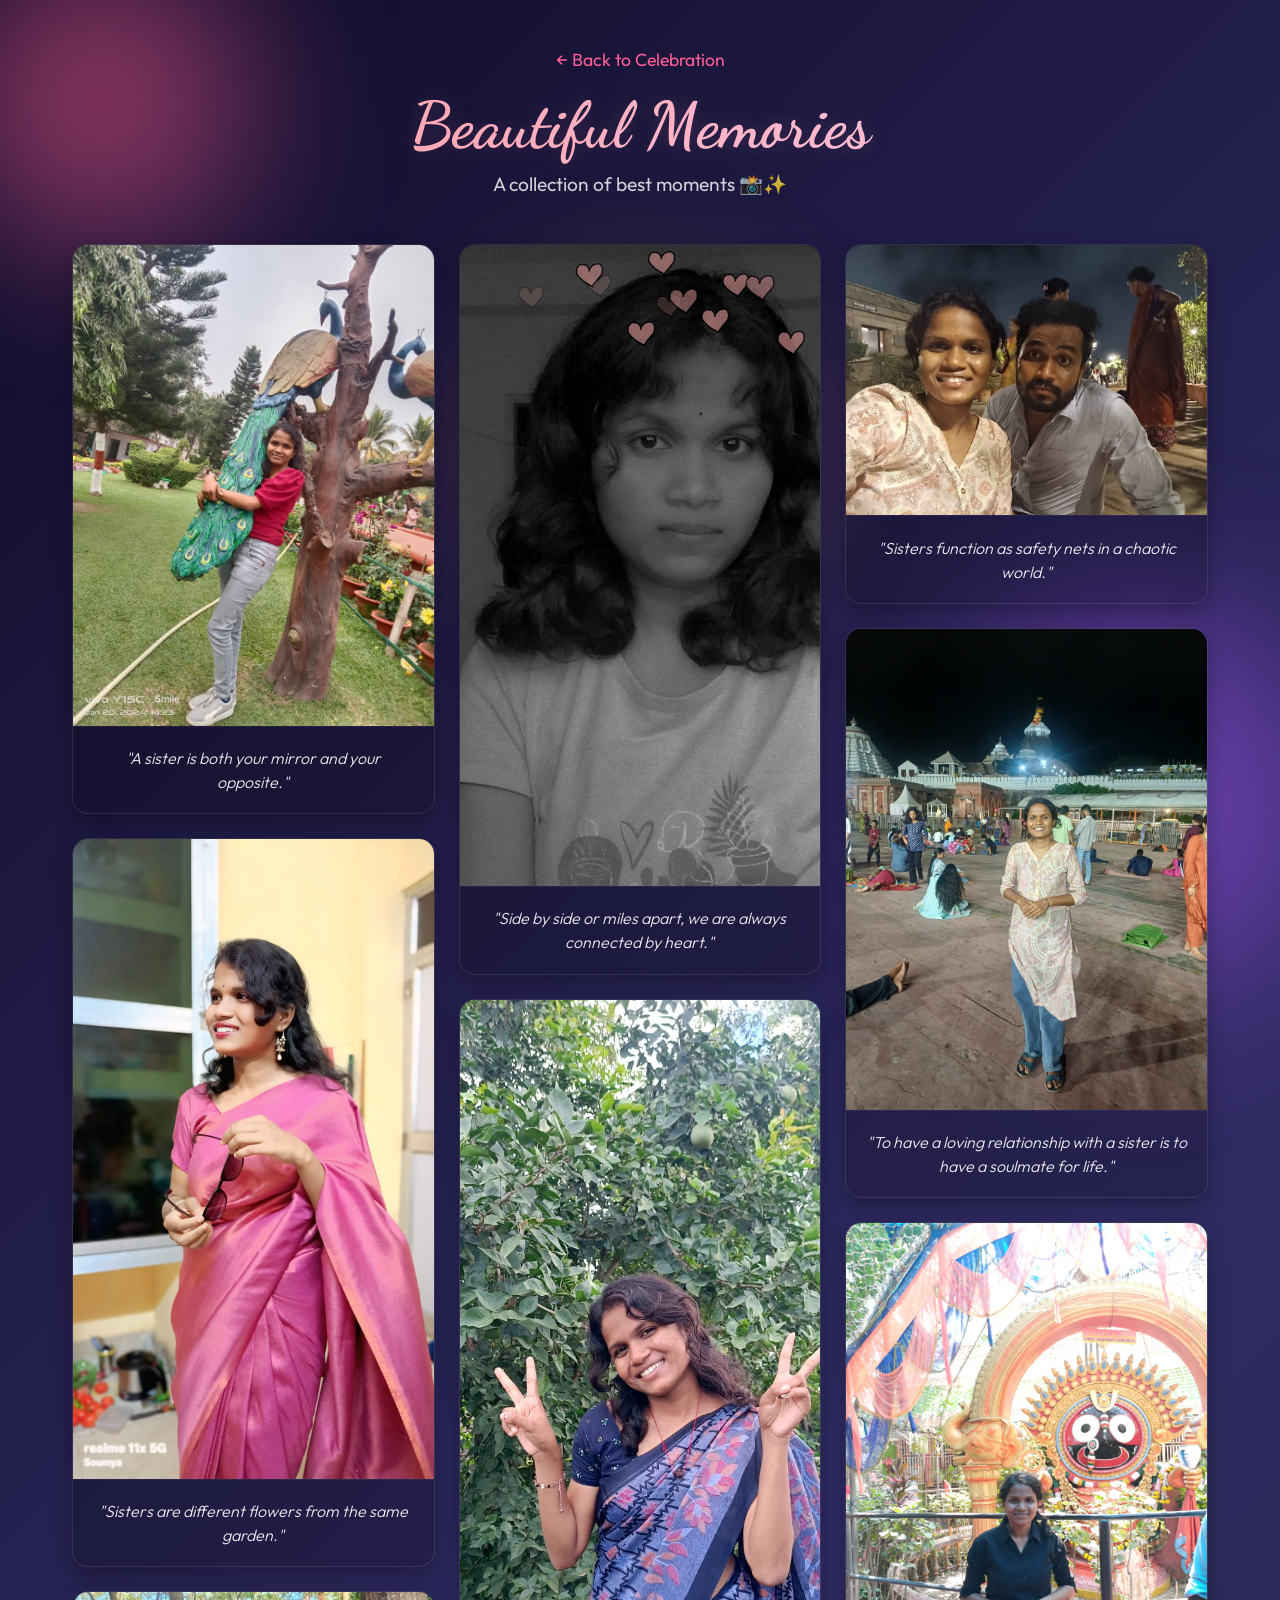
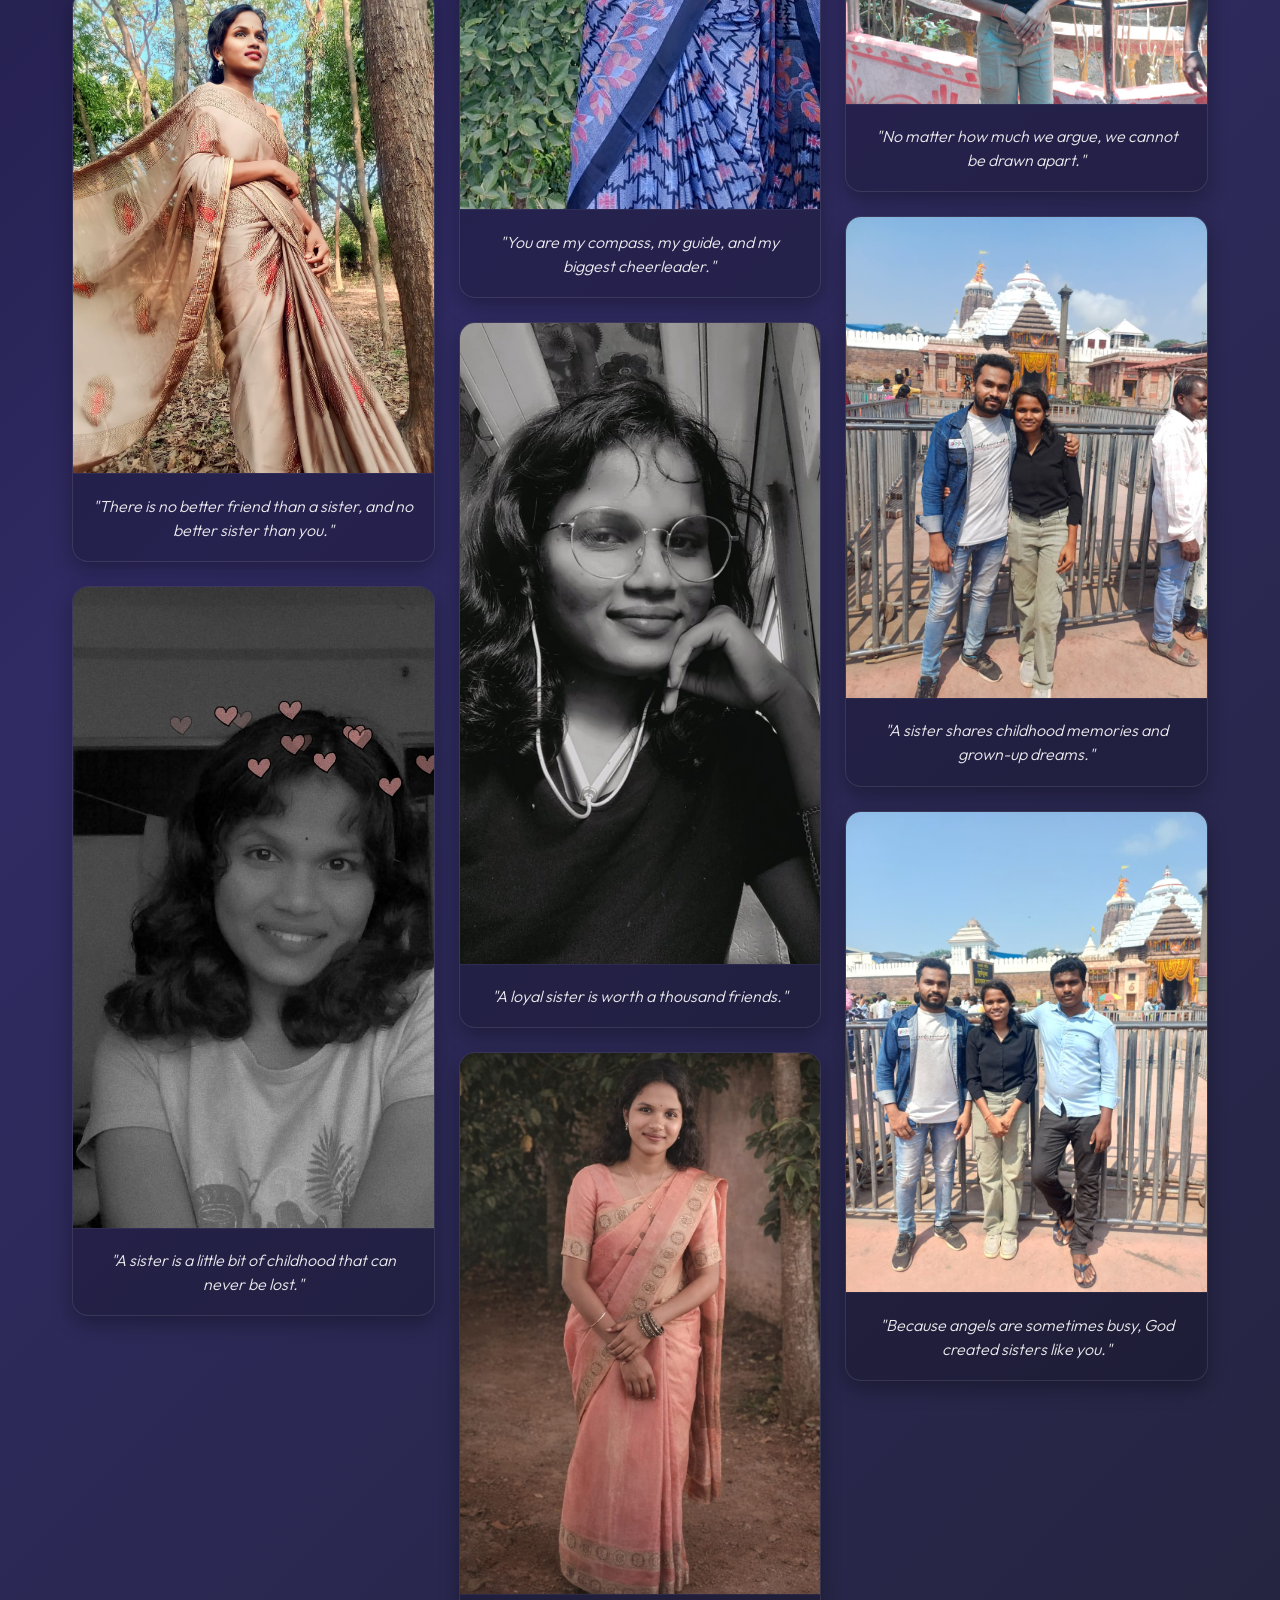
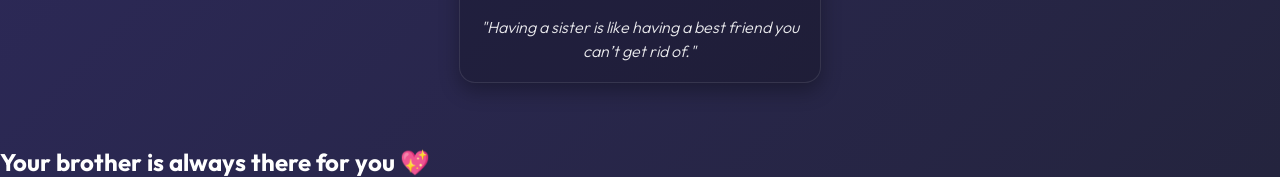
==== album.html @ 9db8bf71 "Initial commit - birthday project" ====
<!DOCTYPE html>
<html lang="en">

<head>
    <meta charset="UTF-8">
    <meta name="viewport" content="width=device-width, initial-scale=1.0">
    <title>Beautiful Memories - Happy Birthday</title>
    <link rel="stylesheet" href="album.css">
    <link rel="preconnect" href="https://fonts.googleapis.com">
    <link rel="preconnect" href="https://fonts.gstatic.com" crossorigin>
    <link
        href="https://fonts.googleapis.com/css2?family=Dancing+Script:wght@700&family=Outfit:wght@300;400;500;700&display=swap"
        rel="stylesheet">
</head>

<body>
    <div class="background-effects">
        <div class="orb orb-1"></div>
        <div class="orb orb-2"></div>
        <div class="orb orb-3"></div>
    </div>

    <header class="album-header">
        <a href="index.html" class="back-link">← Back to Celebration</a>
        <h1 class="album-title">Beautiful Memories</h1>
        <p class="album-subtitle">A collection of best moments 📸✨</p>
    </header>

    <main class="gallery-container">
        <div class="masonry" id="gallery-grid">
            <!-- Images will be injected here -->
        </div>
    </main>

    <footer class="album-footer">
        <h2 class="brother-message">Your brother is always there for you 💖</h2>
    </footer>

    <!-- Lightbox -->
    <div id="lightbox" class="lightbox">
        <span class="close-lightbox" id="close-lightbox">&times;</span>
        <div class="lightbox-container">
            <img class="lightbox-content" id="lightbox-img">
            <p id="lightbox-caption" class="lightbox-caption"></p>
            <div class="back-btn-mobile" id="back-lightbox">← Back to Album</div>
        </div>
    </div>

    <script src="album.js"></script>
</body>

</html>
---- album.css ----
:root {
    --primary: #ff5e94;
    --secondary: #a056f3;
    --tertiary: #ff8a5c;
    --bg-color: #0f0c29;
    --text-main: #ffffff;
    --glass-bg: rgba(255, 255, 255, 0.05);
    --glass-border: rgba(255, 255, 255, 0.1);
}

* {
    margin: 0;
    padding: 0;
    box-sizing: border-box;
}

body {
    font-family: 'Outfit', sans-serif;
    background: var(--bg-color);
    background: linear-gradient(135deg, #0f0c29, #302b63, #24243e);
    color: var(--text-main);
    min-height: 100vh;
    overflow-x: hidden;
}

.background-effects {
    position: fixed;
    width: 100%;
    height: 100%;
    z-index: -1;
}

.orb {
    position: absolute;
    border-radius: 50%;
    filter: blur(80px);
    opacity: 0.5;
    animation: float 10s infinite ease-in-out alternate;
}

.orb-1 { width: 300px; height: 300px; background: var(--primary); top: -50px; left: -50px; animation-delay: 0s; }
.orb-2 { width: 400px; height: 400px; background: var(--secondary); bottom: -100px; right: -50px; animation-delay: -2s; }
.orb-3 { width: 250px; height: 250px; background: var(--tertiary); top: 50%; left: 50%; transform: translate(-50%, -50%); animation-delay: -5s; }

@keyframes float {
    0% { transform: translate(0, 0) scale(1); }
    100% { transform: translate(30px, 50px) scale(1.1); }
}

.album-header {
    text-align: center;
    padding: 3rem 1rem 1rem;
}

.back-link {
    display: inline-block;
    color: var(--primary);
    text-decoration: none;
    font-size: 1.1rem;
    margin-bottom: 1rem;
    transition: color 0.3s;
}

.back-link:hover {
    color: var(--text-main);
}

.album-title {
    font-family: 'Dancing Script', cursive;
    font-size: 4rem;
    background: linear-gradient(to right, #ff9a9e, #fecfef, #ff9a9e);
    background-size: 200% auto;
    -webkit-background-clip: text;
    -webkit-text-fill-color: transparent;
    text-shadow: 0 0 20px rgba(255, 154, 158, 0.2);
    margin-bottom: 0.5rem;
    animation: shineText 3s linear infinite;
}

@keyframes shineText {
    to { background-position: 200% center; }
}

.album-subtitle {
    font-size: 1.2rem;
    color: rgba(255, 255, 255, 0.8);
    margin-bottom: 2rem;
}

.gallery-container {
    padding: 0 2rem 4rem;
    max-width: 1200px;
    margin: 0 auto;
}

.masonry {
    display: column;
    column-count: 3;
    column-gap: 1.5rem;
}

.masonry-item {
    break-inside: avoid;
    margin-bottom: 1.5rem;
    border-radius: 16px;
    overflow: hidden;
    box-shadow: 0 8px 20px rgba(0,0,0,0.3);
    border: 1px solid var(--glass-border);
    transition: transform 0.4s ease, box-shadow 0.4s ease;
    background: rgba(0, 0, 0, 0.2);
    opacity: 0;
    transform: translateY(30px);
}

.masonry-item.animate {
    animation: fadeInUp 0.8s ease forwards;
}

@keyframes fadeInUp {
    from { opacity: 0; transform: translateY(30px); }
    to { opacity: 1; transform: translateY(0); }
}

.img-wrapper {
    position: relative;
    overflow: hidden;
    cursor: pointer;
}

.img-wrapper img {
    width: 100%;
    display: block;
    transition: transform 0.5s ease;
}

.masonry-item:hover {
    transform: translateY(-12px) scale(1.03) rotate(1deg);
    box-shadow: 0 20px 40px rgba(255, 94, 148, 0.4), 0 0 20px rgba(160, 86, 243, 0.3);
    border-color: rgba(255, 94, 148, 0.5);
    z-index: 10;
}

.masonry-item:hover .img-wrapper img {
    transform: scale(1.15);
    transition: transform 6s linear;
    filter: brightness(1.1);
}

.masonry-item:hover .masonry-caption {
    color: var(--primary);
    text-shadow: 0 0 10px rgba(255, 94, 148, 0.3);
}

.masonry-overlay {
    position: absolute;
    bottom: 0;
    left: 0;
    right: 0;
    padding: 2rem 1rem 1rem;
    background: linear-gradient(to top, rgba(0,0,0,0.8), transparent);
    color: white;
    opacity: 0;
    transition: opacity 0.3s;
    pointer-events: none;
}

.img-wrapper:hover .masonry-overlay {
    opacity: 1;
}

.masonry-caption {
    padding: 1.2rem;
    color: rgba(255, 255, 255, 0.9);
    font-size: 1rem;
    line-height: 1.5;
    text-align: center;
    font-style: italic;
    font-weight: 300;
    border-top: 1px solid rgba(255, 255, 255, 0.05);
    transition: all 0.3s ease;
}

/* Lightbox Styles */
.lightbox {
    display: none;
    position: fixed;
    z-index: 1000;
    left: 0;
    top: 0;
    width: 100%;
    height: 100%;
    background-color: rgba(0, 0, 0, 0.9);
    backdrop-filter: blur(10px);
    justify-content: center;
    align-items: center;
    opacity: 0;
    transition: opacity 0.3s ease;
}

.lightbox.active {
    display: flex;
    animation: lightboxOverlayFade 0.4s ease forwards;
}

@keyframes lightboxOverlayFade {
    from { opacity: 0; }
    to { opacity: 1; }
}

/* Beautiful Image Fade effect specifically for Desktop */
@media (min-width: 601px) {
    .lightbox.active .lightbox-content {
        opacity: 0;
        animation: desktopImageFade 0.6s cubic-bezier(0.175, 0.885, 0.32, 1.275) forwards 0.1s;
    }
}

@keyframes desktopImageFade {
    from { opacity: 0; transform: scale(0.9) translateY(20px); }
    to { opacity: 1; transform: scale(1) translateY(0); }
}

.lightbox-container {
    display: flex;
    flex-direction: column;
    align-items: center;
    justify-content: center;
    gap: 1.5rem;
    max-width: 90%;
    max-height: 90%;
    position: relative;
    z-index: 1001;
}

.lightbox-content {
    max-width: 100%;
    max-height: 65vh; /* Gives room for text and button */
    border-radius: 12px;
    box-shadow: 0 0 50px rgba(0,0,0,0.5);
    border: 2px solid var(--glass-border);
    object-fit: contain;
}

.lightbox-caption {
    color: white;
    font-size: 1.2rem;
    text-align: center;
    font-style: italic;
    text-shadow: 0 4px 10px rgba(0,0,0,0.8);
    opacity: 0;
    line-height: 1.5;
    padding: 0 10px;
}

.lightbox-caption.animate-caption {
    animation: fadeInUp 0.8s ease forwards 0.4s;
}

.close-lightbox {
    position: absolute;
    top: 20px;
    right: 40px;
    color: white;
    font-size: 40px;
    font-weight: bold;
    cursor: pointer;
    transition: color 0.3s;
    z-index: 1002;
}

.close-lightbox:hover {
    color: var(--primary);
}

/* Responsive */
@media (max-width: 900px) {
    .masonry { column-count: 2; }
    .album-title { font-size: 3rem; }
}

/* Base style for back button to hide on desktop */
.back-btn-mobile { display: none; }

/* New Mobile Specific Animations */
.lightbox-img-animate {
    animation: lightboxPop 0.6s cubic-bezier(0.175, 0.885, 0.32, 1.275) forwards;
}

@keyframes lightboxPop {
    0% { transform: scale(0.5) rotate(-5deg); opacity: 0; filter: blur(10px); }
    100% { transform: scale(1) rotate(0deg); opacity: 1; filter: blur(0px); }
}

@keyframes zoomIn {
    from { opacity: 0; transform: scale(0.6); }
    to { opacity: 1; transform: scale(1); }
}

@keyframes slideInLeft {
    from { opacity: 0; transform: translateX(-50px) rotate(-5deg); }
    to { opacity: 1; transform: translateX(0) rotate(0); }
}

@keyframes slideInRight {
    from { opacity: 0; transform: translateX(50px) rotate(5deg); }
    to { opacity: 1; transform: translateX(0) rotate(0); }
}

@media (max-width: 600px) {
    .masonry { column-count: 2; column-gap: 1rem; }
    .gallery-container { padding: 0 1rem 2rem; }
    .album-header { padding: 2rem 1rem 1rem; }
    .album-title { font-size: 2.5rem; }
    .album-subtitle { font-size: 1rem; }
    .masonry-caption { font-size: 0.8rem; padding: 0.8rem; }
    
    .close-lightbox { display: none; }
    
    .back-btn-mobile {
        display: flex;
        align-items: center;
        justify-content: center;
        position: relative;
        color: white;
        font-weight: bold;
        font-size: 1.1rem;
        z-index: 1001;
        background: linear-gradient(45deg, var(--primary), var(--secondary));
        padding: 14px 28px;
        border-radius: 30px;
        cursor: pointer;
        box-shadow: 0 4px 15px rgba(255, 94, 148, 0.6);
        animation: fadeInUp 0.5s ease backwards 0.3s;
        margin-top: 0.5rem;
    }
}
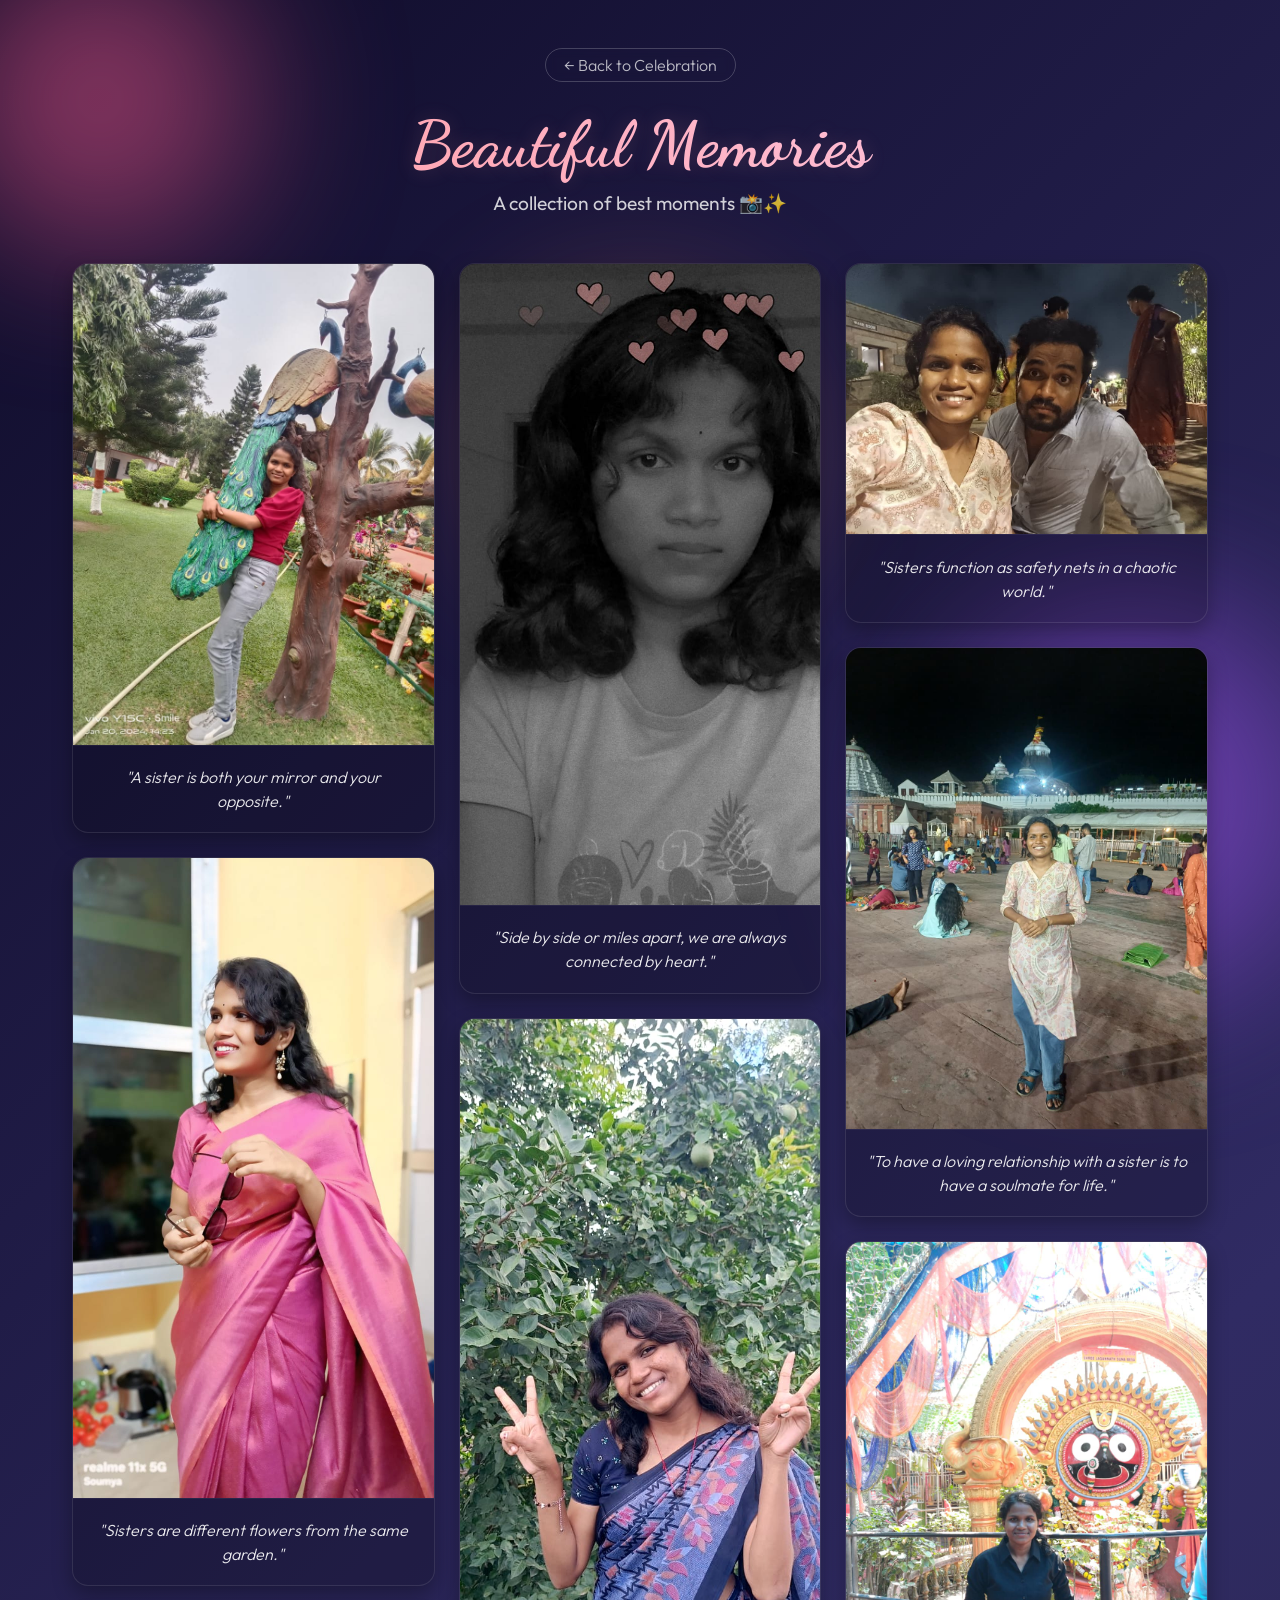
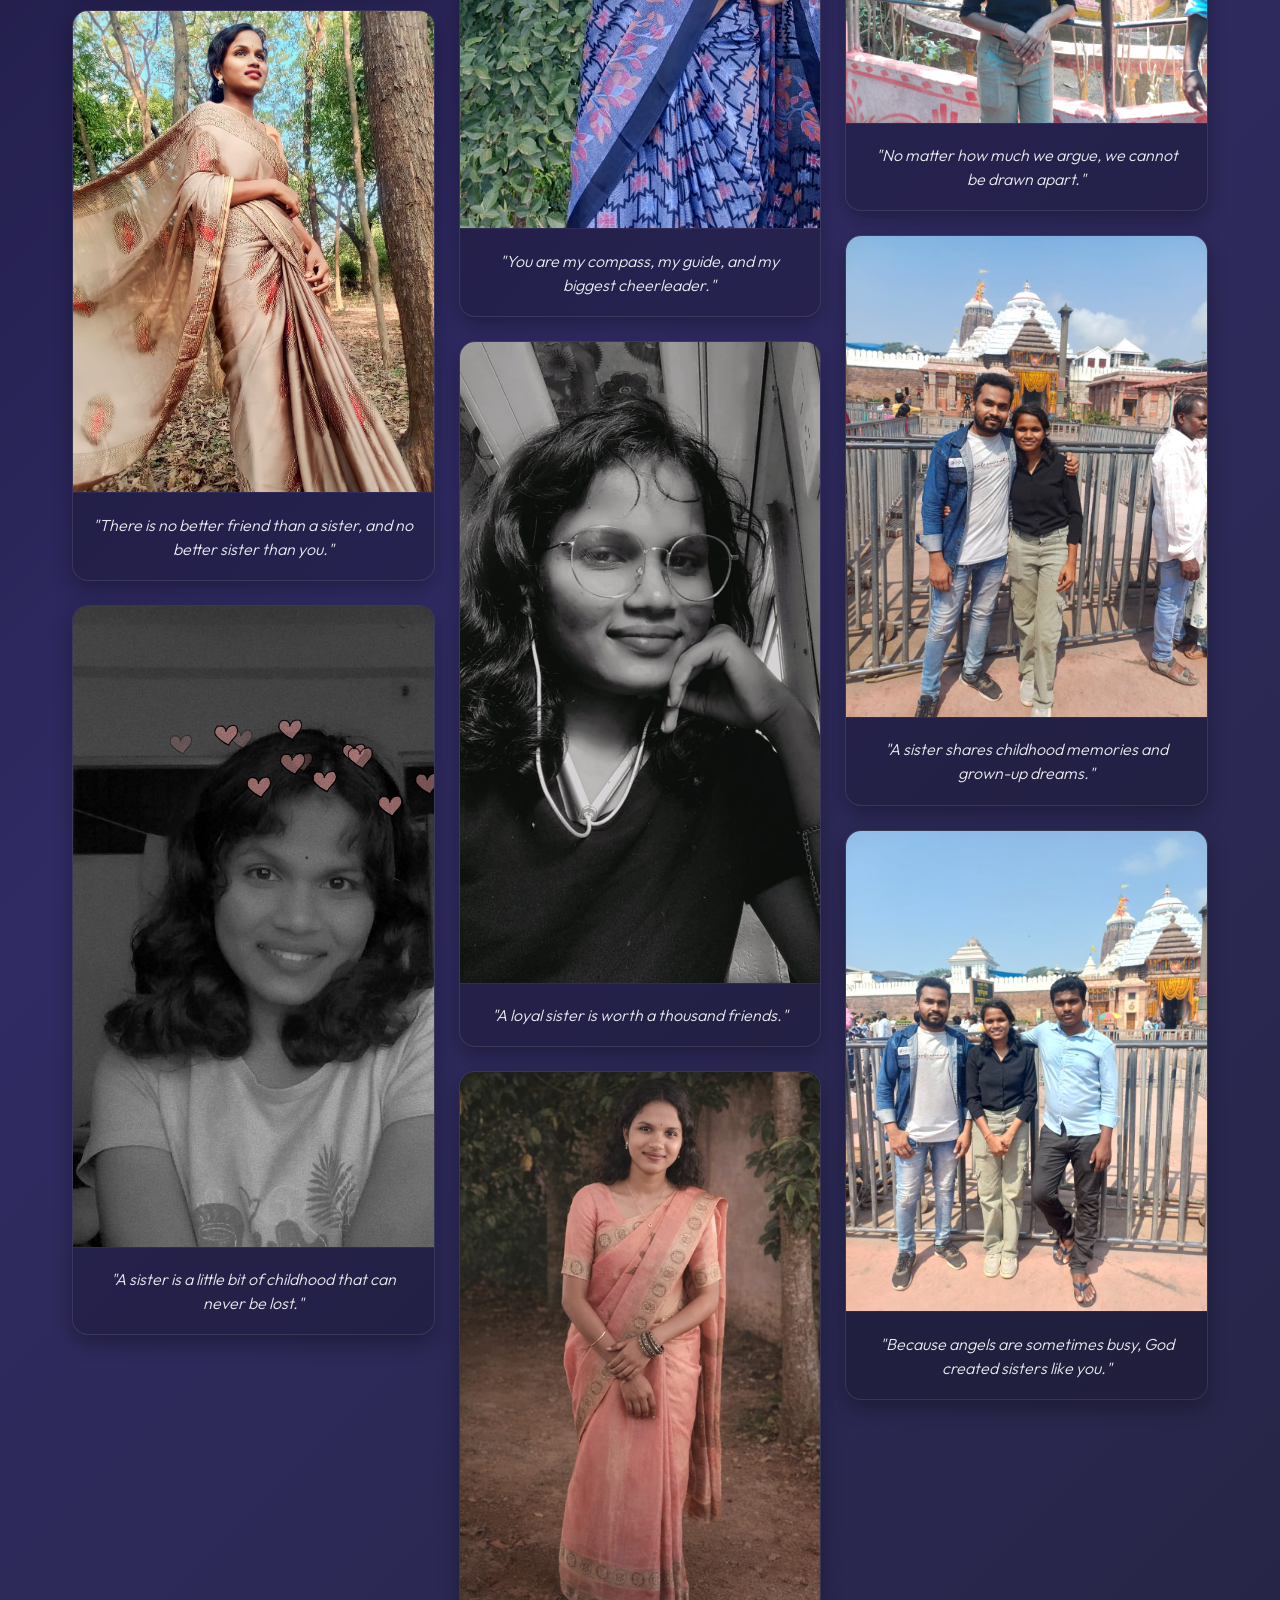
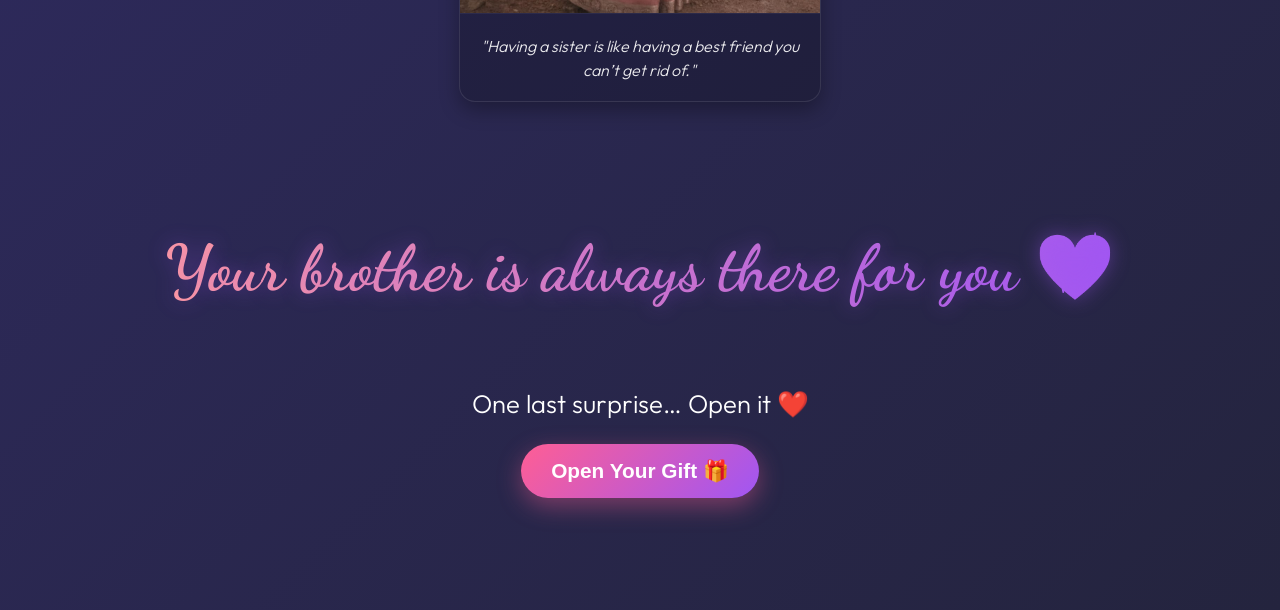
==== commit 82db7542: "Updated birthday surprise - added animations and content + treat added" ====
--- a/album.html
+++ b/album.html
@@ -34,7 +34,50 @@
 
     <footer class="album-footer">
         <h2 class="brother-message">Your brother is always there for you 💖</h2>
+
+        <div class="final-surprise-section">
+            <p id="initial-surprise-text" class="final-text">One last surprise… Open it ❤️</p>
+            <button id="open-gift-btn" class="gift-btn" style="margin-bottom: 2rem;">Open Your Gift 🎁</button>
+
+            <div id="unlock-section" class="unlock-section"
+                style="display: none; flex-direction: column; align-items: center; width: 100%;">
+                <p class="final-text">One last surprise… but you need to unlock it ❤️</p>
+                <p class="hint-text">Hint: What I call you + your special date 😉</p>
+
+                <div class="input-container">
+                    <input type="password" id="unlock-code" class="secret-input" placeholder="exampleddmmyyyy">
+                    <button id="unlock-btn" class="gift-btn">Unlock 🎁</button>
+                </div>
+
+                <p id="error-msg" class="error-msg">Try again 😊</p>
+            </div>
+
+            <div id="gift-reveal" class="gift-reveal">
+                <p class="gift-title">Finally 😄❤️</p>
+                <p>A small treat for you from Zomato ☕🍰</p>
+
+                <div class="gift-code-box">
+                    <h3 style="font-size: 1.3rem; color: #E23744; text-align: center; margin-bottom: 1rem; border-bottom: 1px solid rgba(255,255,255,0.1); padding-bottom: 0.5rem; letter-spacing: 1px;">ZOMATO VOUCHER 🍽️</h3>
+                    <p><b>Code:</b>7000-6220-7662-5996</p>
+                    <p><b>PIN:</b> Click below 😏</p>
+                    <button id="reveal-pin-btn" class="reveal-btn">🔐 Reveal PIN</button>
+                    <div id="hidden-pin" class="hidden-pin"></div>
+                </div>
+
+                <p class="help-text">Need help claiming it on Zomato? Just text or call me… I’ll help 😊</p>
+                <p class="gift-footer-msg">It’s small… but it’s from me ❤️</p>
+            </div>
+        </div>
     </footer>
+
+    <!-- Custom Premium Alert Modal -->
+    <div id="custom-alert-overlay" class="custom-alert-overlay">
+        <div class="custom-alert-box">
+            <h2>Surprise 🎉</h2>
+            <p>You got it!</p>
+            <button id="custom-alert-btn" class="gift-btn" style="margin-top: 1.5rem;">Open my gift ❤️</button>
+        </div>
+    </div>
 
     <!-- Lightbox -->
     <div id="lightbox" class="lightbox">
--- a/album.css
+++ b/album.css
@@ -38,13 +38,42 @@
     animation: float 10s infinite ease-in-out alternate;
 }
 
-.orb-1 { width: 300px; height: 300px; background: var(--primary); top: -50px; left: -50px; animation-delay: 0s; }
-.orb-2 { width: 400px; height: 400px; background: var(--secondary); bottom: -100px; right: -50px; animation-delay: -2s; }
-.orb-3 { width: 250px; height: 250px; background: var(--tertiary); top: 50%; left: 50%; transform: translate(-50%, -50%); animation-delay: -5s; }
+.orb-1 {
+    width: 300px;
+    height: 300px;
+    background: var(--primary);
+    top: -50px;
+    left: -50px;
+    animation-delay: 0s;
+}
+
+.orb-2 {
+    width: 400px;
+    height: 400px;
+    background: var(--secondary);
+    bottom: -100px;
+    right: -50px;
+    animation-delay: -2s;
+}
+
+.orb-3 {
+    width: 250px;
+    height: 250px;
+    background: var(--tertiary);
+    top: 50%;
+    left: 50%;
+    transform: translate(-50%, -50%);
+    animation-delay: -5s;
+}
 
 @keyframes float {
-    0% { transform: translate(0, 0) scale(1); }
-    100% { transform: translate(30px, 50px) scale(1.1); }
+    0% {
+        transform: translate(0, 0) scale(1);
+    }
+
+    100% {
+        transform: translate(30px, 50px) scale(1.1);
+    }
 }
 
 .album-header {
@@ -53,16 +82,28 @@
 }
 
 .back-link {
-    display: inline-block;
-    color: var(--primary);
+    display: inline-flex;
+    align-items: center;
+    justify-content: center;
+    position: relative;
+    color: rgba(255, 255, 255, 0.7);
+    font-weight: 300;
+    font-size: 1rem;
+    background: transparent;
+    padding: 6px 18px;
+    border-radius: 30px;
     text-decoration: none;
-    font-size: 1.1rem;
-    margin-bottom: 1rem;
-    transition: color 0.3s;
+    border: 1px solid rgba(255, 255, 255, 0.2);
+    backdrop-filter: blur(5px);
+    transition: all 0.3s ease;
+    margin-bottom: 1.5rem;
 }
 
 .back-link:hover {
-    color: var(--text-main);
+    color: white;
+    border-color: rgba(255, 255, 255, 0.5);
+    background: rgba(255, 255, 255, 0.05);
+    transform: translateY(-2px);
 }
 
 .album-title {
@@ -78,7 +119,9 @@
 }
 
 @keyframes shineText {
-    to { background-position: 200% center; }
+    to {
+        background-position: 200% center;
+    }
 }
 
 .album-subtitle {
@@ -104,7 +147,7 @@
     margin-bottom: 1.5rem;
     border-radius: 16px;
     overflow: hidden;
-    box-shadow: 0 8px 20px rgba(0,0,0,0.3);
+    box-shadow: 0 8px 20px rgba(0, 0, 0, 0.3);
     border: 1px solid var(--glass-border);
     transition: transform 0.4s ease, box-shadow 0.4s ease;
     background: rgba(0, 0, 0, 0.2);
@@ -117,8 +160,15 @@
 }
 
 @keyframes fadeInUp {
-    from { opacity: 0; transform: translateY(30px); }
-    to { opacity: 1; transform: translateY(0); }
+    from {
+        opacity: 0;
+        transform: translateY(30px);
+    }
+
+    to {
+        opacity: 1;
+        transform: translateY(0);
+    }
 }
 
 .img-wrapper {
@@ -157,7 +207,7 @@
     left: 0;
     right: 0;
     padding: 2rem 1rem 1rem;
-    background: linear-gradient(to top, rgba(0,0,0,0.8), transparent);
+    background: linear-gradient(to top, rgba(0, 0, 0, 0.8), transparent);
     color: white;
     opacity: 0;
     transition: opacity 0.3s;
@@ -178,6 +228,291 @@
     font-weight: 300;
     border-top: 1px solid rgba(255, 255, 255, 0.05);
     transition: all 0.3s ease;
+}
+
+.album-footer {
+    text-align: center;
+    padding: 3rem 1rem 5rem;
+    position: relative;
+    z-index: 10;
+}
+
+.brother-message {
+    font-family: 'Dancing Script', cursive;
+    font-size: 4rem;
+    background: linear-gradient(to right, #ff9a9e, #a056f3, #ff9a9e);
+    background-size: 200% auto;
+    -webkit-background-clip: text;
+    -webkit-text-fill-color: transparent;
+    text-shadow: 0 0 20px rgba(160, 86, 243, 0.4);
+    animation: shineText 3s linear infinite, gentleFloat 4s ease-in-out infinite;
+    display: inline-block;
+    padding: 1rem;
+}
+
+@keyframes gentleFloat {
+
+    0%,
+    100% {
+        transform: translateY(0) scale(1);
+    }
+
+    50% {
+        transform: translateY(-10px) scale(1.05);
+    }
+}
+
+.final-surprise-section {
+    margin-top: 4rem;
+    display: flex;
+    flex-direction: column;
+    align-items: center;
+    gap: 1.5rem;
+}
+
+.final-text {
+    font-size: 1.6rem;
+    color: var(--text-main);
+    font-weight: 300;
+}
+
+.hint-text {
+    font-size: 1.1rem;
+    color: rgba(255, 255, 255, 0.7);
+    margin-bottom: 0.5rem;
+    font-style: italic;
+    text-align: center;
+}
+
+.input-container {
+    display: flex;
+    flex-wrap: wrap;
+    justify-content: center;
+    gap: 10px;
+    margin-bottom: 0.5rem;
+}
+
+.secret-input {
+    padding: 12px 20px;
+    border-radius: 30px;
+    border: 1px solid rgba(255, 255, 255, 0.3);
+    background: rgba(255, 255, 255, 0.1);
+    color: white;
+    font-family: inherit;
+    font-size: 1.2rem;
+    outline: none;
+    backdrop-filter: blur(5px);
+    transition: all 0.3s ease;
+    text-align: center;
+    max-width: 250px;
+}
+
+.secret-input:focus {
+    border-color: var(--primary);
+    background: rgba(255, 255, 255, 0.15);
+    box-shadow: 0 0 15px rgba(255, 94, 148, 0.4);
+}
+
+.secret-input::placeholder {
+    color: rgba(255, 255, 255, 0.5);
+    font-weight: 300;
+}
+
+.error-msg {
+    color: #ff5e5e;
+    font-size: 1.1rem;
+    font-weight: bold;
+    display: none;
+    animation: shake 0.4s ease;
+}
+
+@keyframes shake {
+    0%, 100% { transform: translateX(0); }
+    25% { transform: translateX(-5px); }
+    75% { transform: translateX(5px); }
+}
+
+.gift-btn {
+    background: linear-gradient(135deg, var(--primary), var(--secondary));
+    border: none;
+    padding: 15px 30px;
+    font-size: 1.3rem;
+    color: white;
+    font-weight: bold;
+    border-radius: 50px;
+    cursor: pointer;
+    box-shadow: 0 8px 25px rgba(255, 94, 148, 0.4);
+    transition: all 0.3s ease;
+    animation: gentleBob 3s ease-in-out infinite alternate;
+}
+
+.gift-btn:hover {
+    transform: scale(1.05);
+    box-shadow: 0 12px 30px rgba(255, 94, 148, 0.7);
+}
+
+.gift-reveal {
+    background: rgba(255, 255, 255, 0.05);
+    border: 1px solid var(--glass-border);
+    padding: 2rem 3rem;
+    border-radius: 20px;
+    backdrop-filter: blur(10px);
+    margin-top: 1rem;
+    display: none;
+    box-shadow: 0 10px 30px rgba(0,0,0,0.3);
+}
+
+.gift-reveal.active {
+    display: flex;
+    flex-direction: column;
+    align-items: center;
+    animation: fadeInUp 0.8s ease forwards;
+}
+
+.gift-title {
+    font-size: 2.5rem;
+    font-family: 'Dancing Script', cursive;
+    color: var(--primary);
+    margin-bottom: 1rem;
+}
+
+.gift-code-box {
+    background: rgba(0, 0, 0, 0.3);
+    border: 1px solid rgba(255, 255, 255, 0.15);
+    padding: 1.5rem 2.5rem;
+    border-radius: 15px;
+    margin: 1.5rem 0;
+    width: 100%;
+}
+
+.gift-code-box p {
+    font-size: 1.2rem;
+    margin-bottom: 0.8rem;
+    color: var(--text-main);
+    display: flex;
+    justify-content: space-between;
+    gap: 2rem;
+    border-bottom: 1px dashed rgba(255,255,255,0.1);
+    padding-bottom: 0.5rem;
+}
+
+.gift-code-box p:last-child {
+    border-bottom: none;
+    margin-bottom: 0;
+    padding-bottom: 0;
+}
+
+.gift-code-box b {
+    color: var(--tertiary);
+    font-weight: bold;
+}
+
+.gift-footer-msg {
+    font-style: italic;
+    font-size: 1.1rem;
+    color: rgba(255, 255, 255, 0.6);
+    margin-top: 1rem;
+}
+
+.reveal-btn {
+    background: rgba(255, 255, 255, 0.1);
+    border: 1px solid rgba(255, 255, 255, 0.4);
+    padding: 10px 20px;
+    font-size: 1.1rem;
+    color: white;
+    font-weight: bold;
+    border-radius: 20px;
+    cursor: pointer;
+    transition: all 0.3s ease;
+    margin-top: 1rem;
+    display: inline-flex;
+    align-items: center;
+    justify-content: center;
+    gap: 8px;
+    width: 100%;
+}
+
+.reveal-btn:hover {
+    background: rgba(255, 255, 255, 0.2);
+    transform: scale(1.02);
+}
+
+.hidden-pin {
+    margin-top: 1.5rem;
+    padding-top: 1.5rem;
+    border-top: 1px dashed rgba(255,255,255,0.2);
+    font-size: 1.1rem;
+    color: var(--text-main);
+    text-align: center;
+    display: none;
+    line-height: 1.6;
+}
+
+.hidden-pin.show {
+    display: block;
+    animation: fadeInUp 0.5s ease forwards;
+}
+
+.hidden-pin b {
+    color: var(--primary);
+    font-size: 1.3rem;
+}
+
+.help-text {
+    font-size: 0.95rem;
+    color: rgba(255, 255, 255, 0.5);
+    margin-bottom: 0.5rem;
+    font-style: italic;
+}
+
+.custom-alert-overlay {
+    position: fixed;
+    top: 0;
+    left: 0;
+    width: 100%;
+    height: 100%;
+    background: rgba(0, 0, 0, 0.8);
+    backdrop-filter: blur(8px);
+    z-index: 2000;
+    display: none;
+    align-items: center;
+    justify-content: center;
+    opacity: 0;
+    transition: opacity 0.3s ease;
+}
+
+.custom-alert-overlay.show {
+    display: flex;
+    opacity: 1;
+}
+
+.custom-alert-box {
+    background: linear-gradient(135deg, rgba(255, 94, 148, 0.2), rgba(160, 86, 243, 0.2));
+    border: 1px solid rgba(255, 255, 255, 0.3);
+    padding: 3rem 2rem;
+    border-radius: 20px;
+    text-align: center;
+    box-shadow: 0 15px 35px rgba(0,0,0,0.5), inset 0 0 20px rgba(255, 255, 255, 0.1);
+    transform: scale(0.8) translateY(20px);
+    opacity: 0;
+    transition: all 0.4s cubic-bezier(0.175, 0.885, 0.32, 1.275);
+}
+
+.custom-alert-overlay.show .custom-alert-box {
+    transform: scale(1) translateY(0);
+    opacity: 1;
+}
+
+.custom-alert-box h2 {
+    font-size: 2.5rem;
+    color: white;
+    margin-bottom: 0.5rem;
+    font-family: 'Dancing Script', cursive;
+}
+
+.custom-alert-box p {
+    font-size: 1.3rem;
+    color: rgba(255, 255, 255, 0.9);
 }
 
 /* Lightbox Styles */
@@ -203,8 +538,13 @@
 }
 
 @keyframes lightboxOverlayFade {
-    from { opacity: 0; }
-    to { opacity: 1; }
+    from {
+        opacity: 0;
+    }
+
+    to {
+        opacity: 1;
+    }
 }
 
 /* Beautiful Image Fade effect specifically for Desktop */
@@ -216,8 +556,15 @@
 }
 
 @keyframes desktopImageFade {
-    from { opacity: 0; transform: scale(0.9) translateY(20px); }
-    to { opacity: 1; transform: scale(1) translateY(0); }
+    from {
+        opacity: 0;
+        transform: scale(0.9) translateY(20px);
+    }
+
+    to {
+        opacity: 1;
+        transform: scale(1) translateY(0);
+    }
 }
 
 .lightbox-container {
@@ -234,9 +581,10 @@
 
 .lightbox-content {
     max-width: 100%;
-    max-height: 65vh; /* Gives room for text and button */
+    max-height: 65vh;
+    /* Gives room for text and button */
     border-radius: 12px;
-    box-shadow: 0 0 50px rgba(0,0,0,0.5);
+    box-shadow: 0 0 50px rgba(0, 0, 0, 0.5);
     border: 2px solid var(--glass-border);
     object-fit: contain;
 }
@@ -246,7 +594,7 @@
     font-size: 1.2rem;
     text-align: center;
     font-style: italic;
-    text-shadow: 0 4px 10px rgba(0,0,0,0.8);
+    text-shadow: 0 4px 10px rgba(0, 0, 0, 0.8);
     opacity: 0;
     line-height: 1.5;
     padding: 0 10px;
@@ -257,29 +605,46 @@
 }
 
 .close-lightbox {
-    position: absolute;
-    top: 20px;
-    right: 40px;
-    color: white;
-    font-size: 40px;
-    font-weight: bold;
-    cursor: pointer;
-    transition: color 0.3s;
-    z-index: 1002;
-}
-
-.close-lightbox:hover {
-    color: var(--primary);
+    display: none !important;
 }
 
 /* Responsive */
 @media (max-width: 900px) {
-    .masonry { column-count: 2; }
-    .album-title { font-size: 3rem; }
-}
-
-/* Base style for back button to hide on desktop */
-.back-btn-mobile { display: none; }
+    .masonry {
+        column-count: 2;
+    }
+
+    .album-title {
+        font-size: 3rem;
+    }
+}
+
+/* Thin Transparent Back Button */
+.back-btn-mobile {
+    display: inline-flex;
+    align-items: center;
+    justify-content: center;
+    position: relative;
+    color: rgba(255, 255, 255, 0.8);
+    font-weight: 300;
+    font-size: 1.1rem;
+    background: transparent;
+    padding: 8px 24px;
+    border-radius: 30px;
+    cursor: pointer;
+    border: 1px solid rgba(255, 255, 255, 0.3);
+    backdrop-filter: blur(5px);
+    transition: all 0.3s ease;
+    margin-top: 1rem;
+    animation: fadeInUp 0.5s ease backwards 0.3s;
+}
+
+.back-btn-mobile:hover {
+    color: white;
+    border-color: rgba(255, 255, 255, 0.6);
+    background: rgba(255, 255, 255, 0.05);
+    transform: translateY(-2px);
+}
 
 /* New Mobile Specific Animations */
 .lightbox-img-animate {
@@ -287,50 +652,88 @@
 }
 
 @keyframes lightboxPop {
-    0% { transform: scale(0.5) rotate(-5deg); opacity: 0; filter: blur(10px); }
-    100% { transform: scale(1) rotate(0deg); opacity: 1; filter: blur(0px); }
+    0% {
+        transform: scale(0.5) rotate(-5deg);
+        opacity: 0;
+        filter: blur(10px);
+    }
+
+    100% {
+        transform: scale(1) rotate(0deg);
+        opacity: 1;
+        filter: blur(0px);
+    }
 }
 
 @keyframes zoomIn {
-    from { opacity: 0; transform: scale(0.6); }
-    to { opacity: 1; transform: scale(1); }
+    from {
+        opacity: 0;
+        transform: scale(0.6);
+    }
+
+    to {
+        opacity: 1;
+        transform: scale(1);
+    }
 }
 
 @keyframes slideInLeft {
-    from { opacity: 0; transform: translateX(-50px) rotate(-5deg); }
-    to { opacity: 1; transform: translateX(0) rotate(0); }
+    from {
+        opacity: 0;
+        transform: translateX(-50px) rotate(-5deg);
+    }
+
+    to {
+        opacity: 1;
+        transform: translateX(0) rotate(0);
+    }
 }
 
 @keyframes slideInRight {
-    from { opacity: 0; transform: translateX(50px) rotate(5deg); }
-    to { opacity: 1; transform: translateX(0) rotate(0); }
+    from {
+        opacity: 0;
+        transform: translateX(50px) rotate(5deg);
+    }
+
+    to {
+        opacity: 1;
+        transform: translateX(0) rotate(0);
+    }
 }
 
 @media (max-width: 600px) {
-    .masonry { column-count: 2; column-gap: 1rem; }
-    .gallery-container { padding: 0 1rem 2rem; }
-    .album-header { padding: 2rem 1rem 1rem; }
-    .album-title { font-size: 2.5rem; }
-    .album-subtitle { font-size: 1rem; }
-    .masonry-caption { font-size: 0.8rem; padding: 0.8rem; }
-    
-    .close-lightbox { display: none; }
-    
+    .masonry {
+        column-count: 2;
+        column-gap: 1rem;
+    }
+
+    .gallery-container {
+        padding: 0 1rem 2rem;
+    }
+
+    .album-header {
+        padding: 2rem 1rem 1rem;
+    }
+
+    .album-title {
+        font-size: 2.5rem;
+    }
+
+    .album-subtitle {
+        font-size: 1rem;
+    }
+
+    .masonry-caption {
+        font-size: 0.8rem;
+        padding: 0.8rem;
+    }
+
+    .brother-message {
+        font-size: 2.5rem;
+    }
+
     .back-btn-mobile {
-        display: flex;
-        align-items: center;
-        justify-content: center;
-        position: relative;
-        color: white;
-        font-weight: bold;
-        font-size: 1.1rem;
-        z-index: 1001;
-        background: linear-gradient(45deg, var(--primary), var(--secondary));
-        padding: 14px 28px;
-        border-radius: 30px;
-        cursor: pointer;
-        box-shadow: 0 4px 15px rgba(255, 94, 148, 0.6);
-        animation: fadeInUp 0.5s ease backwards 0.3s;
-        margin-top: 0.5rem;
-    }
-}
+        font-size: 0.95rem;
+        padding: 6px 18px;
+    }
+}
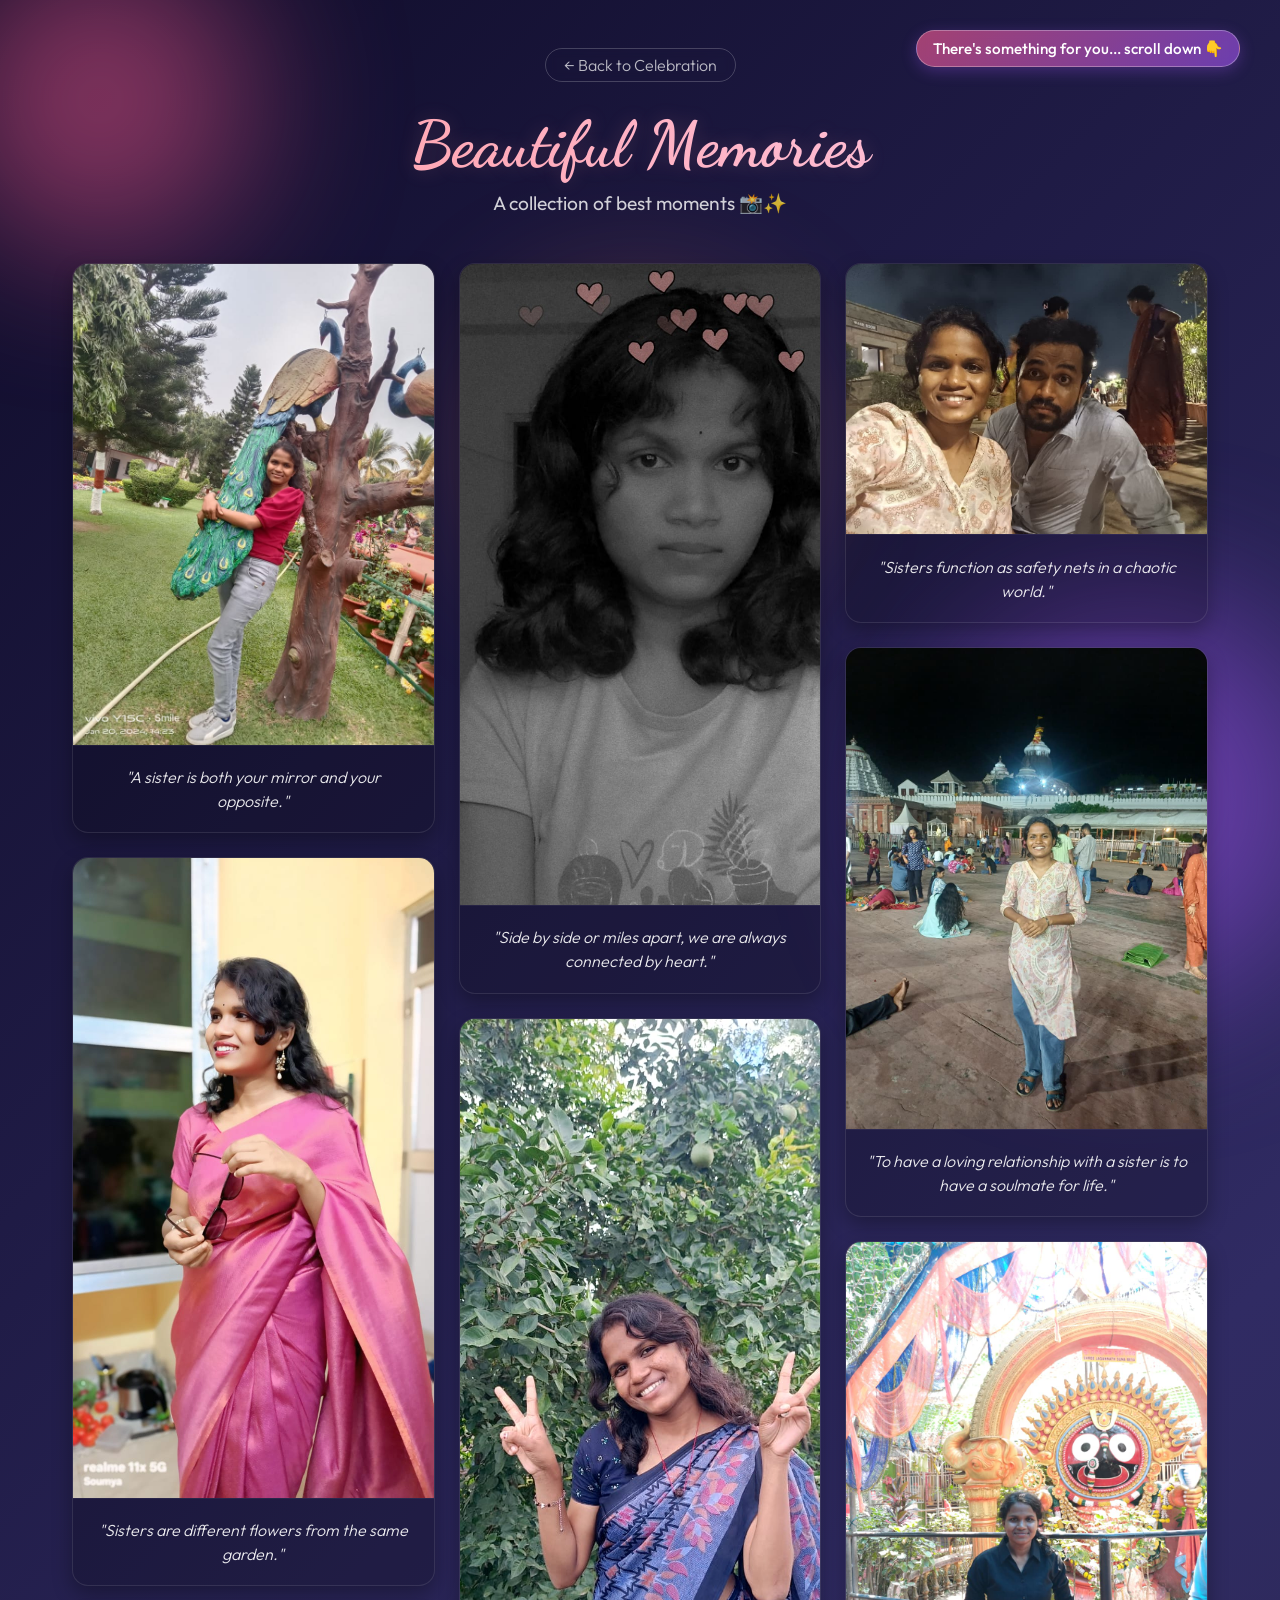
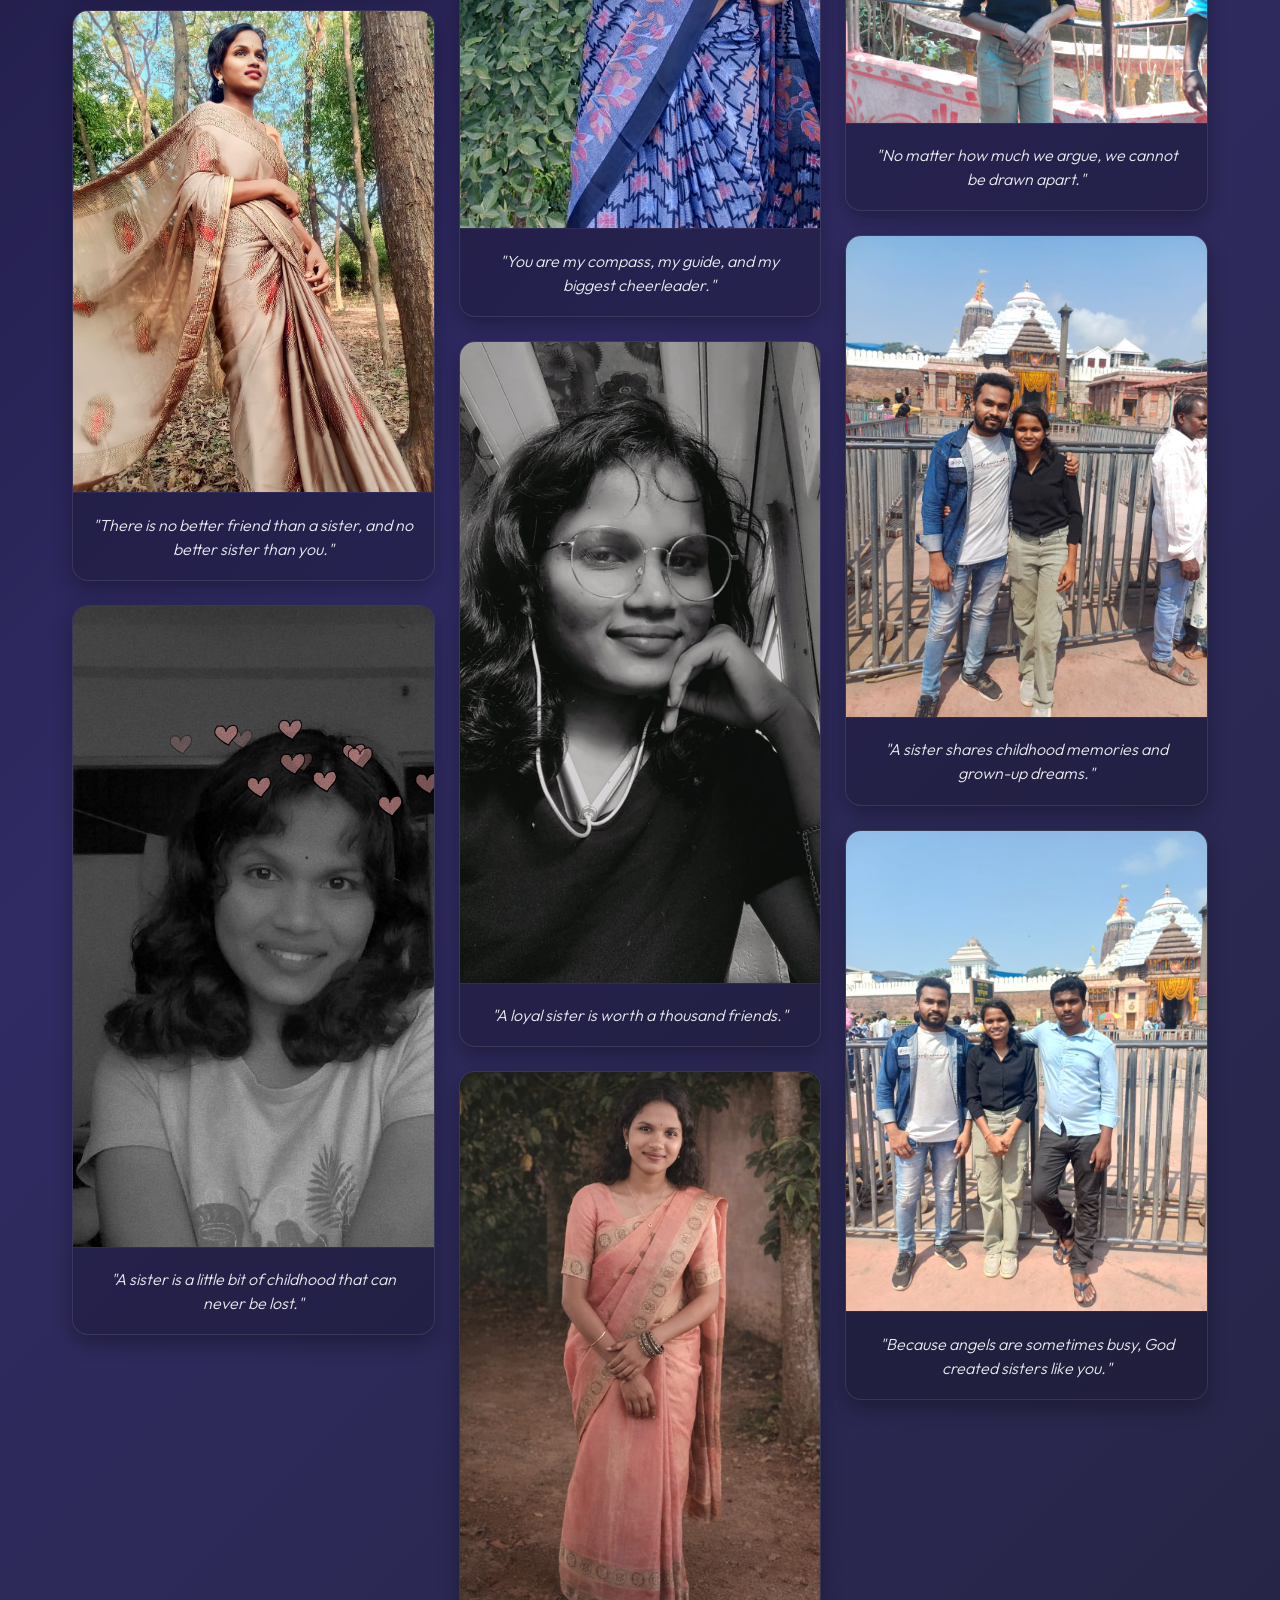
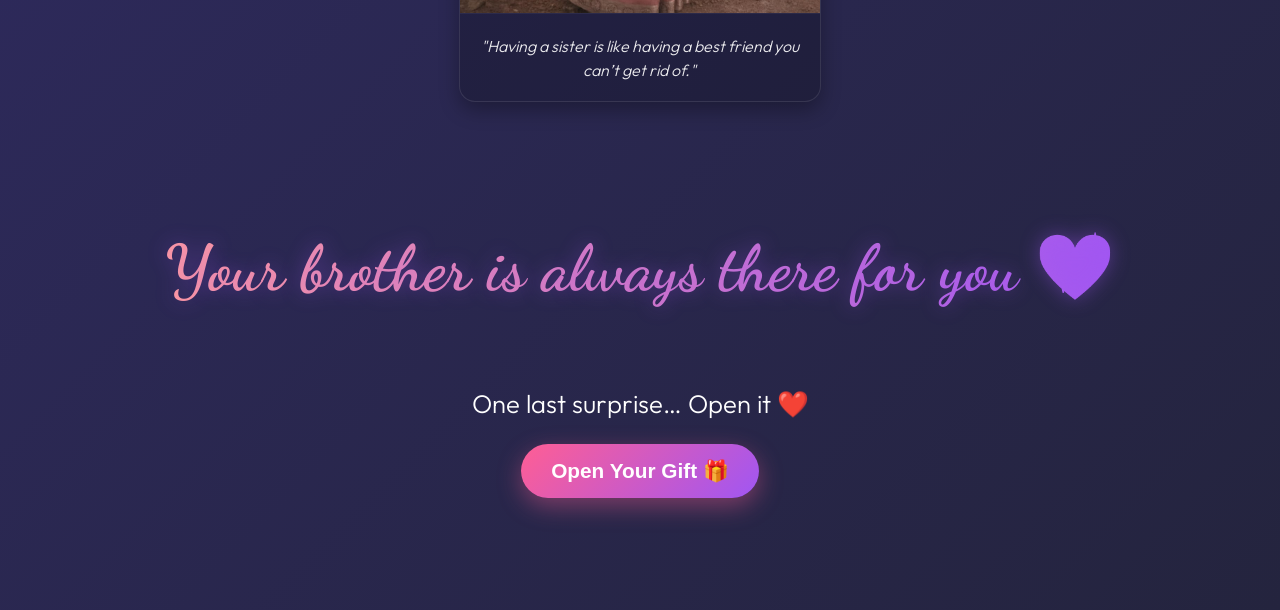
==== commit 874ed18d: "Updated birthday surprise - added animations and content + treat added small changes" ====
--- a/album.html
+++ b/album.html
@@ -22,6 +22,7 @@
 
     <header class="album-header">
         <a href="index.html" class="back-link">← Back to Celebration</a>
+        <div id="scroll-hint-btn" class="scroll-hint-btn">There's something for you... scroll down 👇</div>
         <h1 class="album-title">Beautiful Memories</h1>
         <p class="album-subtitle">A collection of best moments 📸✨</p>
     </header>
--- a/album.css
+++ b/album.css
@@ -104,6 +104,32 @@
     border-color: rgba(255, 255, 255, 0.5);
     background: rgba(255, 255, 255, 0.05);
     transform: translateY(-2px);
+}
+
+.scroll-hint-btn {
+    position: absolute;
+    top: 30px;
+    right: 40px;
+    display: inline-flex;
+    align-items: center;
+    color: white;
+    font-size: 0.95rem;
+    font-weight: 500;
+    background: linear-gradient(135deg, rgba(255, 94, 148, 0.6), rgba(160, 86, 243, 0.6));
+    padding: 8px 16px;
+    border-radius: 30px;
+    border: 1px solid rgba(255, 255, 255, 0.3);
+    backdrop-filter: blur(5px);
+    z-index: 10;
+    pointer-events: none;
+    box-shadow: 0 4px 15px rgba(160, 86, 243, 0.3);
+    transition: all 0.3s ease;
+    animation: gentleBob 3s infinite alternate;
+}
+
+.scroll-hint-btn:hover {
+    transform: translateY(-3px) scale(1.05) !important;
+    background: linear-gradient(135deg, rgba(255, 94, 148, 0.9), rgba(160, 86, 243, 0.9));
 }
 
 .album-title {
@@ -736,4 +762,13 @@
         font-size: 0.95rem;
         padding: 6px 18px;
     }
+
+    .scroll-hint-btn {
+        top: 15px;
+        right: 15px;
+        font-size: 0.75rem;
+        padding: 6px 10px;
+        max-width: 130px;
+        text-align: right;
+    }
 }
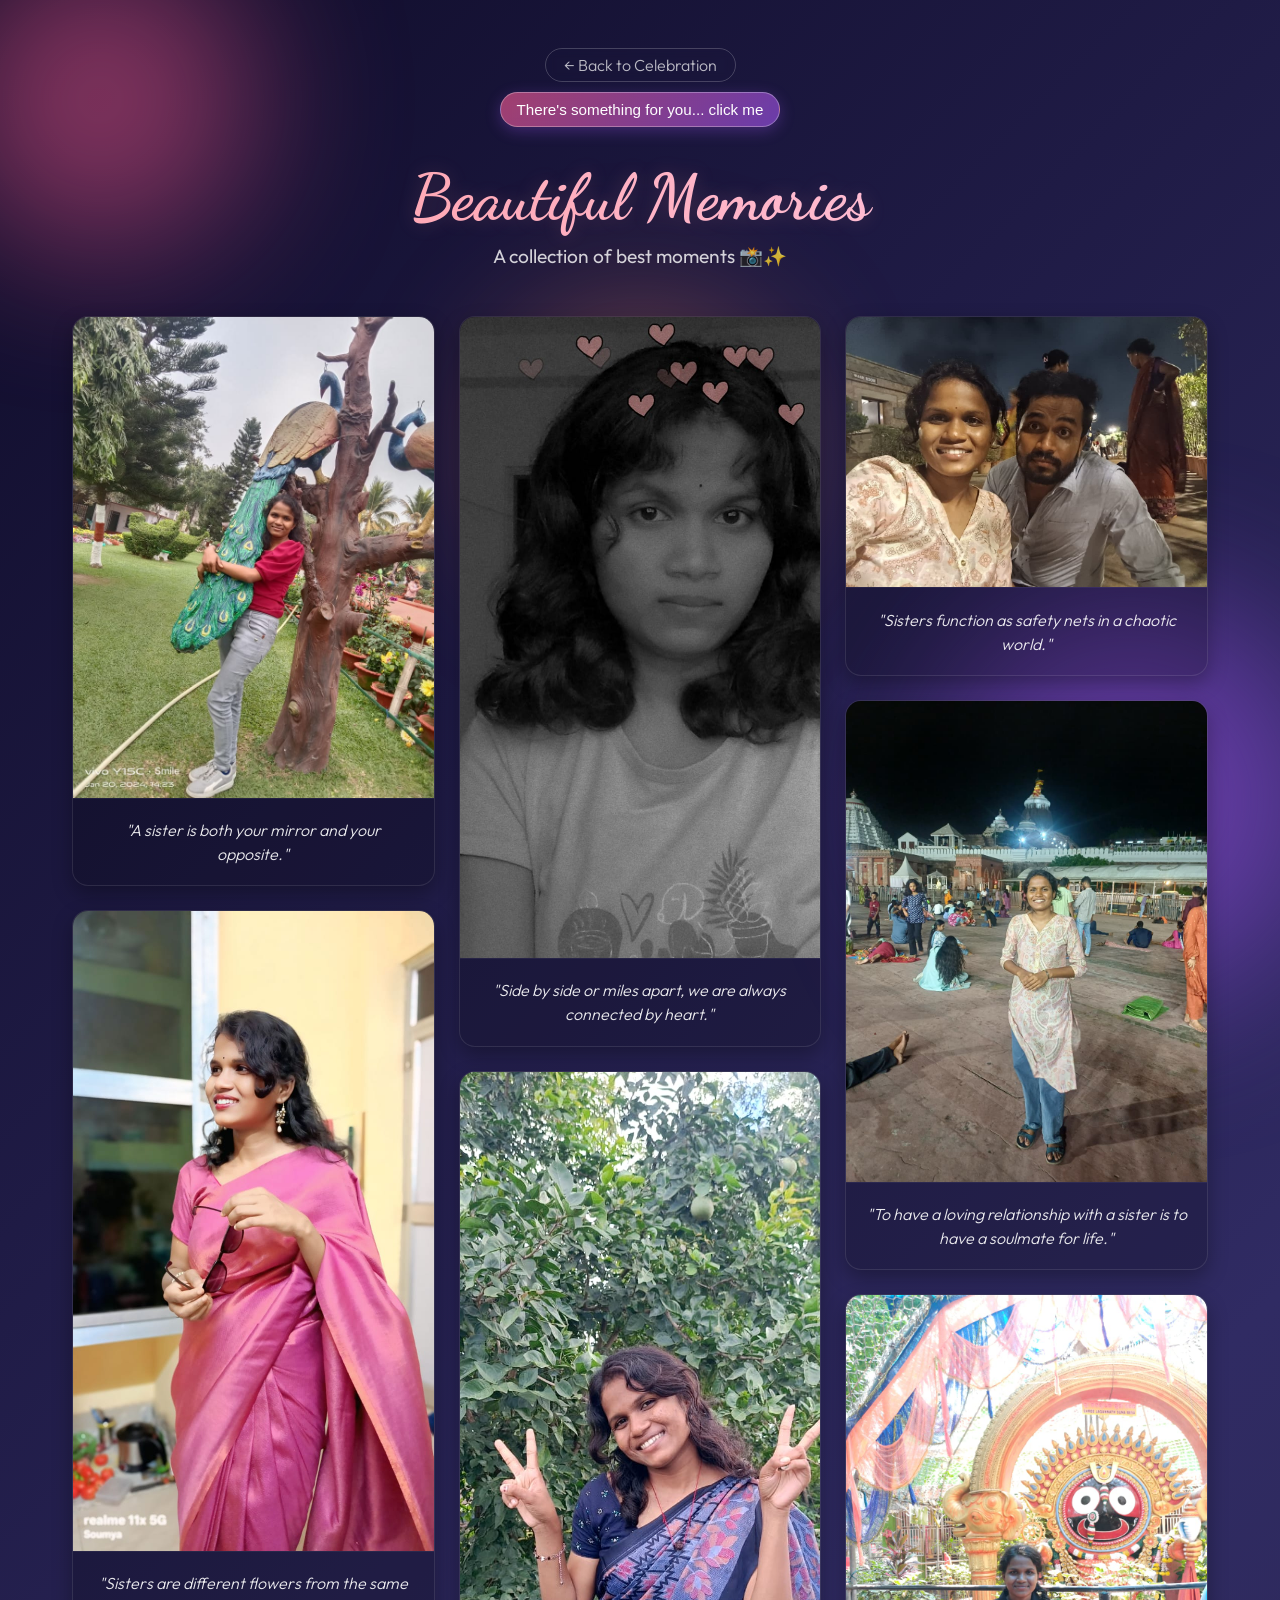
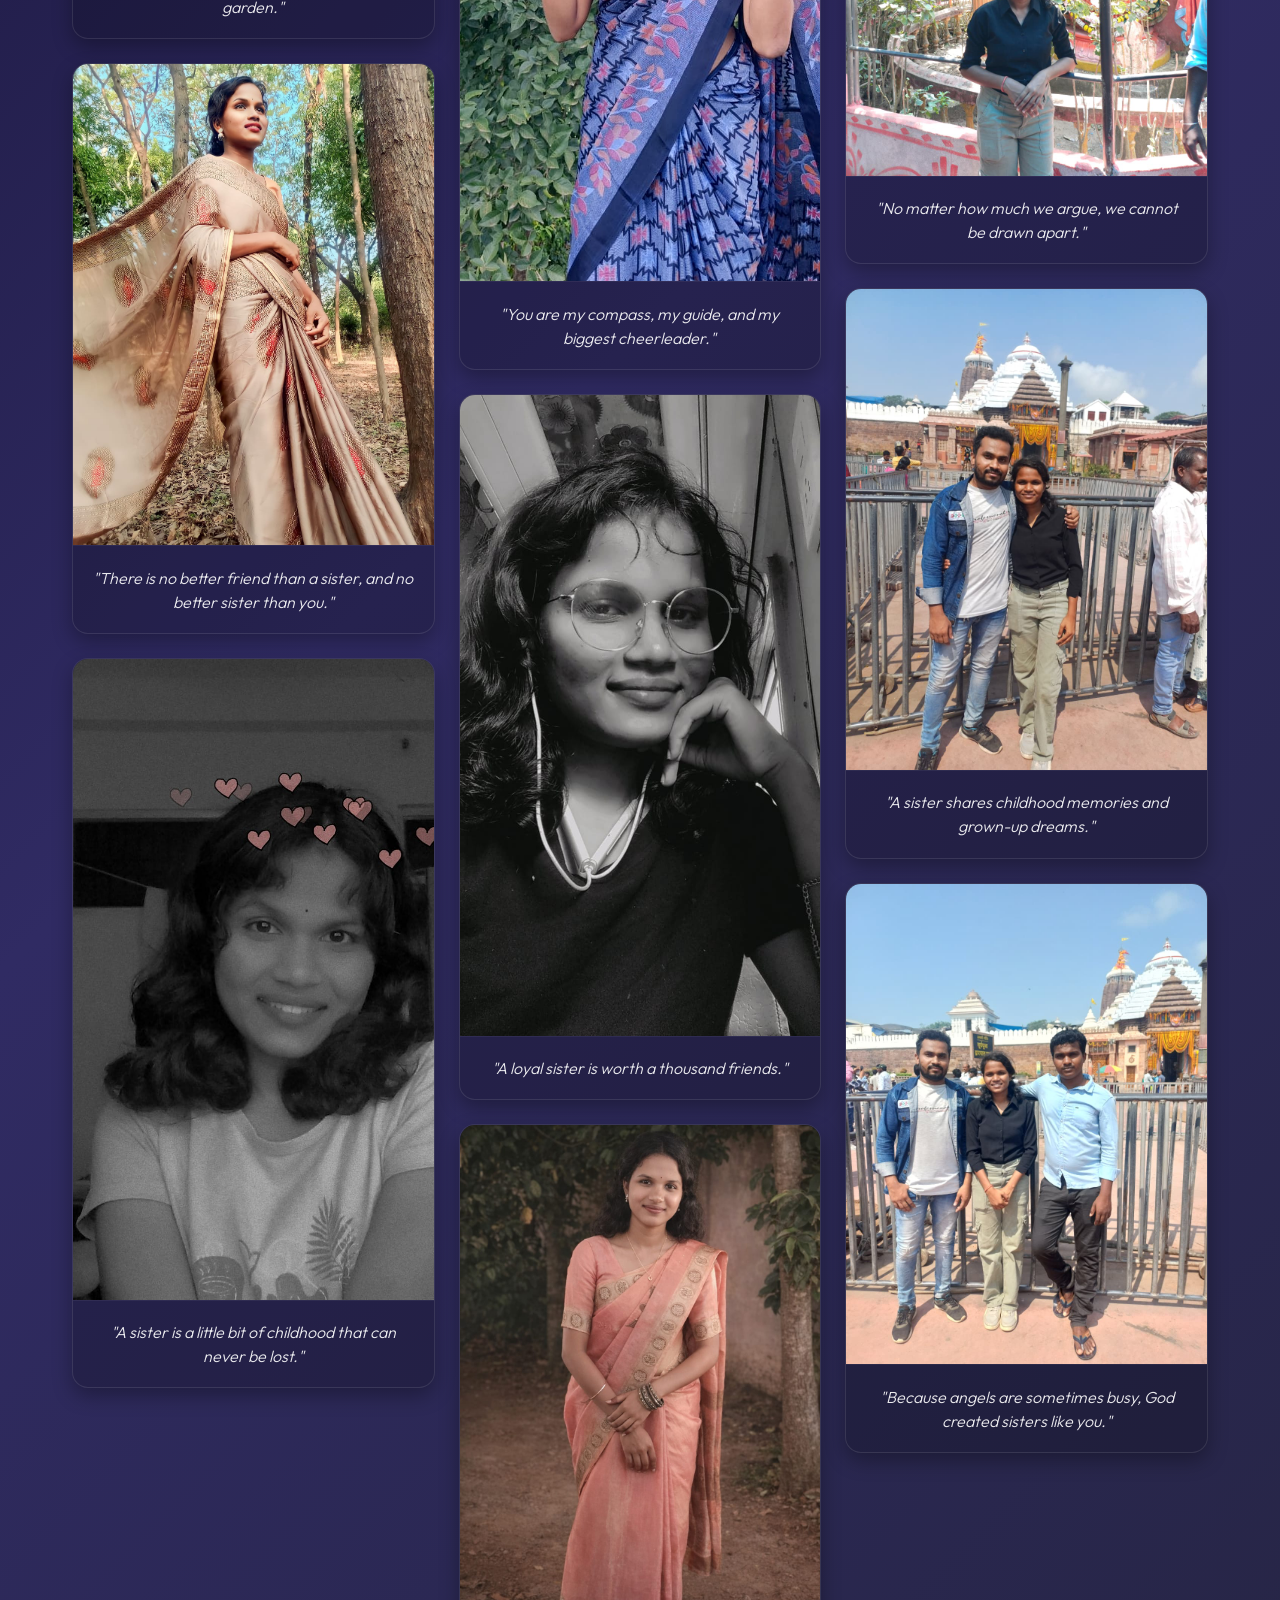
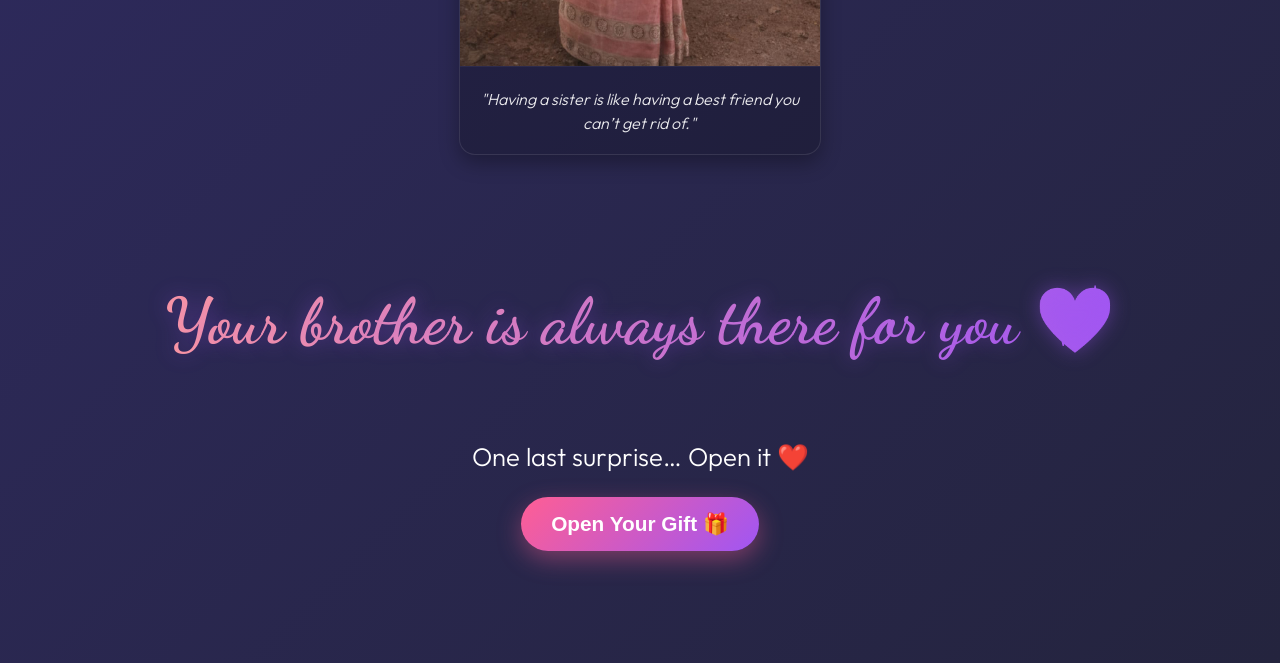
==== commit 7db7e7f4: "Updated birthday surprise - added animations and content + treat added small changes final" ====
--- a/album.html
+++ b/album.html
@@ -21,8 +21,11 @@
     </div>
 
     <header class="album-header">
-        <a href="index.html" class="back-link">← Back to Celebration</a>
-        <div id="scroll-hint-btn" class="scroll-hint-btn">There's something for you... scroll down 👇</div>
+        <div class="header-buttons"
+            style="display: flex; flex-direction: column; align-items: center; gap: 10px; margin-bottom: 2rem;">
+            <a href="index.html" class="back-link" style="margin-bottom: 0;">← Back to Celebration</a>
+            <button id="scroll-hint-btn" class="scroll-hint-btn">There's something for you... click me</button>
+        </div>
         <h1 class="album-title">Beautiful Memories</h1>
         <p class="album-subtitle">A collection of best moments 📸✨</p>
     </header>
@@ -58,7 +61,9 @@
                 <p>A small treat for you from Zomato ☕🍰</p>
 
                 <div class="gift-code-box">
-                    <h3 style="font-size: 1.3rem; color: #E23744; text-align: center; margin-bottom: 1rem; border-bottom: 1px solid rgba(255,255,255,0.1); padding-bottom: 0.5rem; letter-spacing: 1px;">ZOMATO VOUCHER 🍽️</h3>
+                    <h3
+                        style="font-size: 1.3rem; color: #E23744; text-align: center; margin-bottom: 1rem; border-bottom: 1px solid rgba(255,255,255,0.1); padding-bottom: 0.5rem; letter-spacing: 1px;">
+                        ZOMATO VOUCHER 🍽️</h3>
                     <p><b>Code:</b>7000-6220-7662-5996</p>
                     <p><b>PIN:</b> Click below 😏</p>
                     <button id="reveal-pin-btn" class="reveal-btn">🔐 Reveal PIN</button>
--- a/album.css
+++ b/album.css
@@ -107,11 +107,9 @@
 }
 
 .scroll-hint-btn {
-    position: absolute;
-    top: 30px;
-    right: 40px;
     display: inline-flex;
     align-items: center;
+    justify-content: center;
     color: white;
     font-size: 0.95rem;
     font-weight: 500;
@@ -120,8 +118,7 @@
     border-radius: 30px;
     border: 1px solid rgba(255, 255, 255, 0.3);
     backdrop-filter: blur(5px);
-    z-index: 10;
-    pointer-events: none;
+    cursor: pointer;
     box-shadow: 0 4px 15px rgba(160, 86, 243, 0.3);
     transition: all 0.3s ease;
     animation: gentleBob 3s infinite alternate;
@@ -764,11 +761,8 @@
     }
 
     .scroll-hint-btn {
-        top: 15px;
-        right: 15px;
-        font-size: 0.75rem;
-        padding: 6px 10px;
-        max-width: 130px;
-        text-align: right;
+        font-size: 0.8rem;
+        padding: 6px 12px;
+        text-align: center;
     }
 }
